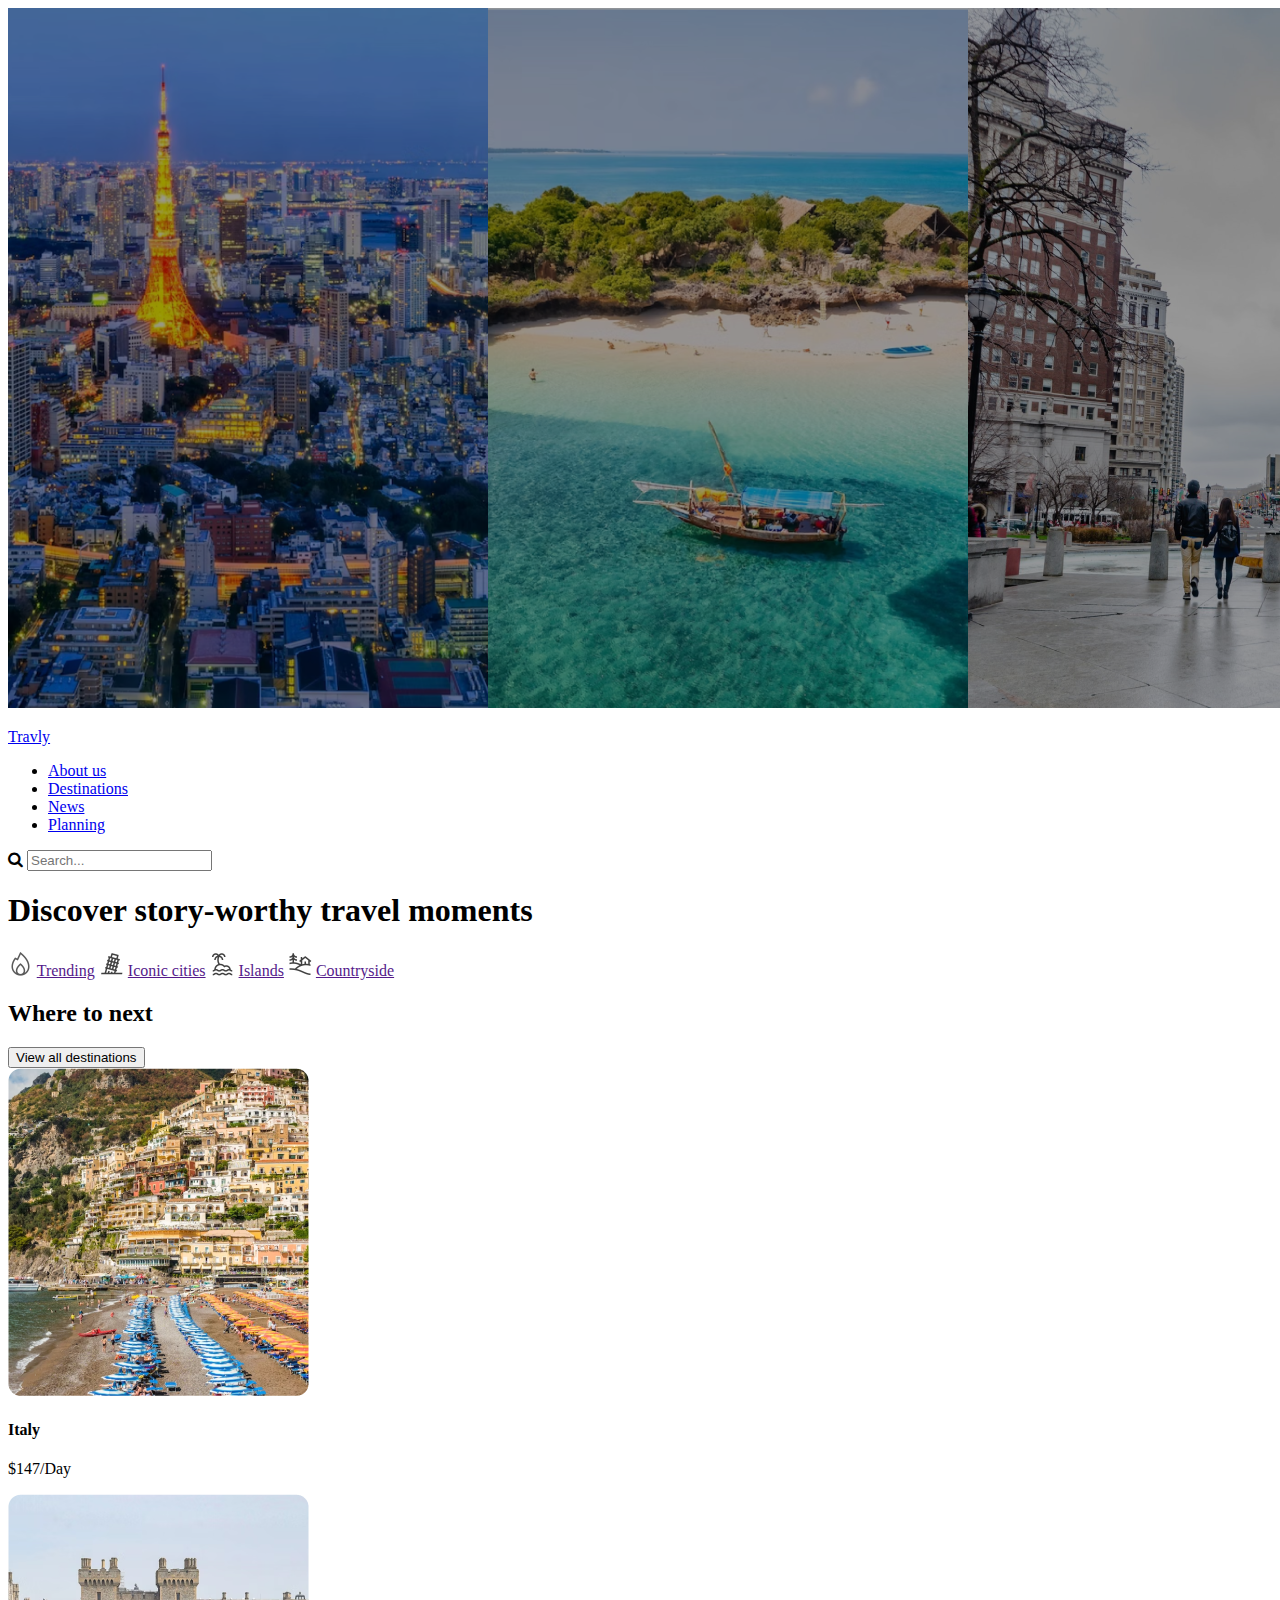
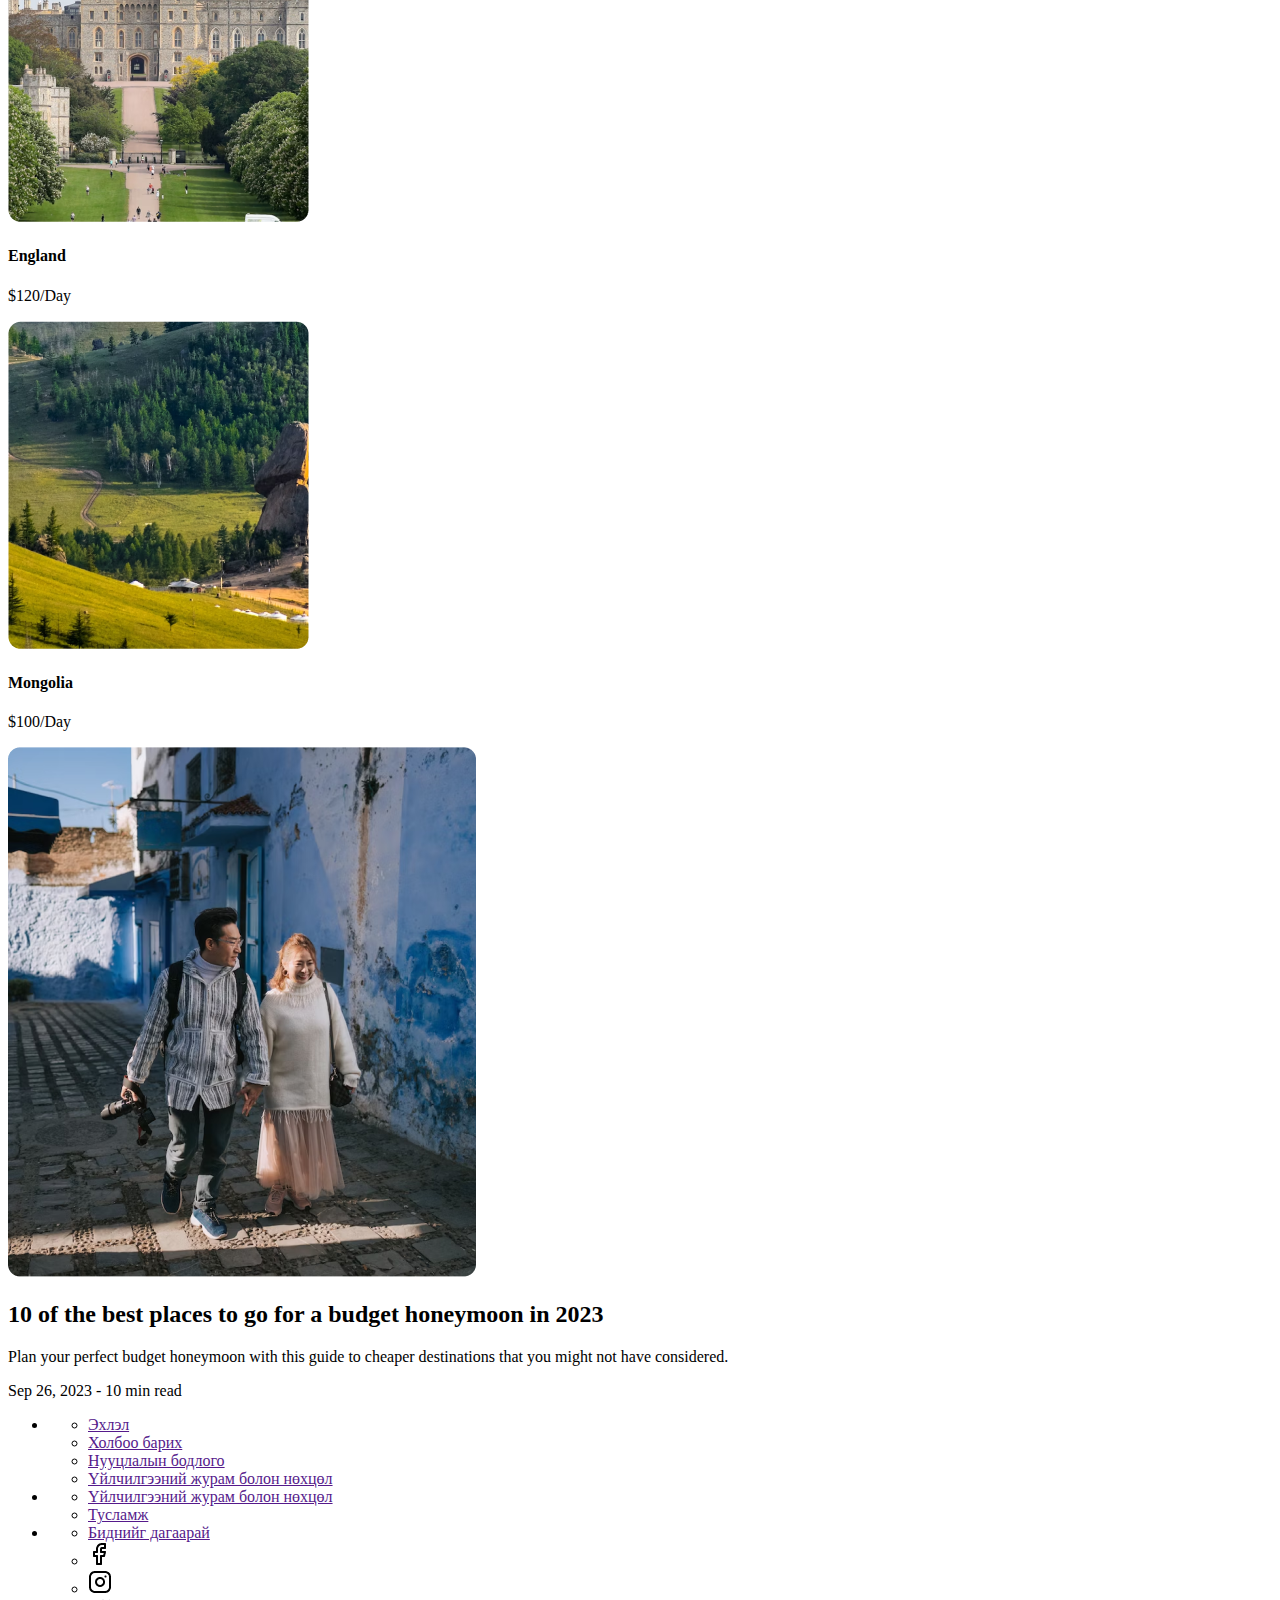
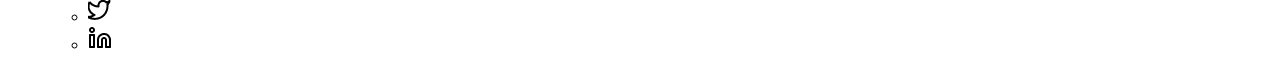
==== index.html @ afcd3a51 "Add files via upload" ====
<!DOCTYPE html>
<html lang="en">
<head>
    <meta charset="utf-8">
    <meta name="viewport" content="width=device-width, initial-scale=1.0">
    <title>Home - Travly</title>
    <link rel="stylesheet" href="style.css">
    <link rel="stylesheet" href="https://cdnjs.cloudflare.com/ajax/libs/font-awesome/4.7.0/css/font-awesome.min.css">   
</head>
<body>
    <header>
        <nav>
            <img src="assets/home_pics.png" alt="HomeMain">
            <div>
                <p><a href="./">Travly</a></p>
                <ul>
                    <li><a href="aboutus.html">About us</a></li>
                    <li><a href="destinations.html">Destinations</a></li>
                    <li><a href="news.html">News</a></li>
                    <li><a href="planning.html">Planning</a></li>
                </ul>
                <form>
                    <i class="fa fa-search"></i>
                    <input type="text" id="searchMain" placeholder="Search...">
                </form>
            </div>
            <h1>Discover story-worthy travel moments</h1>
        </nav>
    </header>
    <article>
        <img src="assets/trending.png" alt="Trending">
        <a href="">Trending</a>
        <img src="assets/iconic.png" alt="Iconic">
        <a href="">Iconic cities</a>
        <img src="assets/island.png" alt="Islands">
        <a href="">Islands</a>
        <img src="assets/countryside.png" alt="Countryside">
        <a href="">Countryside</a>
    </article>
    <section>
        <h2>Where to next</h2>
        <button>View all destinations</button>
        <article class="italy">
            <img src="assets/italy.png" alt="Italy">
            <h4>Italy</h4>
            <p>$147/Day</p>
        </article>
        <article class="england">
            <img src="assets/england.png" alt="England">
            <h4>England</h4>
            <p>$120/Day</p>
        </article>
        <article class="mongolia">       
            <img src="assets/mongolia.png" alt="Mongolia">
            <h4>Mongolia</h4>
            <p>$100/Day</p>
        </article>
    </section>
    <section>
        <article class="topic">
            <img src="assets/honeymoon.png" alt="Honeymoon">
            <h2>10 of the best places to go for a budget honeymoon in 2023</h2>
            <p>Plan your perfect budget honeymoon with this guide to cheaper destinations that you might not have considered.</p>
            <div>Sep 26, 2023 - 10 min read</div>
        </article>
    </section>
    <section>
        <footer>
            <ul class="footer-columns">
                <li class="column">
                    <ul class="links">
                        <li class="ehlel"><a href="">Эхлэл</a></li>
                        <li class="contact"><a href="">Холбоо барих</a></li>
                        <li class="privacy"><a href="">Нууцлалын бодлого</a></li>
                        <li class="terms"><a href="">Үйлчилгээний журам болон нөхцөл</a></li>
                    </ul>
                </li>
                <li class="column">
                    <ul class="links">
                        <li class="faq"><a href="">Үйлчилгээний журам болон нөхцөл</a></li>
                        <li class="help"><a href="">Тусламж</a></li>
                    </ul>
                </li>
                <li class="column">
                    <ul class="links">
                        <li class="follow"><a href="">Биднийг дагаарай</a></li>
                        <li class="social"><a href="#"><img src="assets/facebook.png" alt="Facebook"></a></li>
                        <li class="social"><a href="#"><img src="assets/instagram.png" alt="Instagram"></a></li>
                        <li class="social"><a href="#"><img src="assets/twitter.png" alt="Twitter"></a></li>
                        <li class="social"><a href="#"><img src="assets/linkedin.png" alt="LinkedIn"></a></li>
                    </ul>
                </li>
            </ul>
        </footer>
    </section>
</body>
</html>
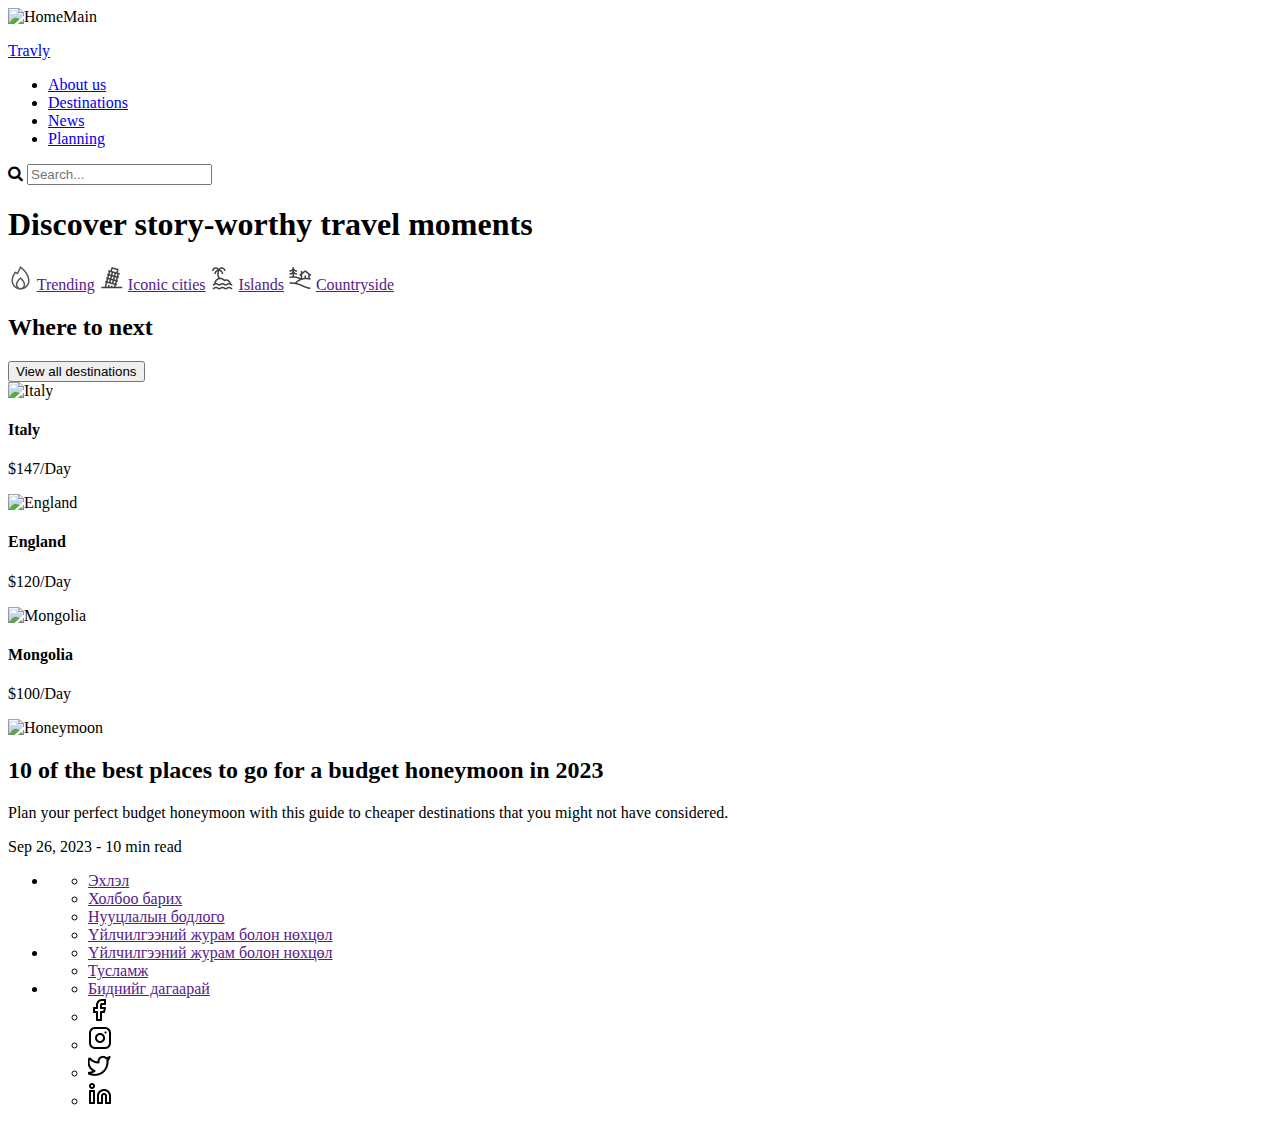
==== commit 7727f78b: "Add files via upload" ====
--- a/index.html
+++ b/index.html
@@ -10,14 +10,14 @@
 <body>
     <header>
         <nav>
-            <img src="assets/home_pics.png" alt="HomeMain">
+            <img src="assets/home_pics.jpg" alt="HomeMain">
             <div>
                 <p><a href="./">Travly</a></p>
                 <ul>
-                    <li><a href="aboutus.html">About us</a></li>
-                    <li><a href="destinations.html">Destinations</a></li>
-                    <li><a href="news.html">News</a></li>
-                    <li><a href="planning.html">Planning</a></li>
+                    <li><a href="./about">About us</a></li>
+                    <li><a href="./destinations">Destinations</a></li>
+                    <li><a href="./news">News</a></li>
+                    <li><a href="./planning">Planning</a></li>
                 </ul>
                 <form>
                     <i class="fa fa-search"></i>
@@ -41,24 +41,24 @@
         <h2>Where to next</h2>
         <button>View all destinations</button>
         <article class="italy">
-            <img src="assets/italy.png" alt="Italy">
+            <img src="assets/italy.jpg" alt="Italy">
             <h4>Italy</h4>
             <p>$147/Day</p>
         </article>
         <article class="england">
-            <img src="assets/england.png" alt="England">
+            <img src="assets/england.jpg" alt="England">
             <h4>England</h4>
             <p>$120/Day</p>
         </article>
         <article class="mongolia">       
-            <img src="assets/mongolia.png" alt="Mongolia">
+            <img src="assets/mongolia.jpg" alt="Mongolia">
             <h4>Mongolia</h4>
             <p>$100/Day</p>
         </article>
     </section>
     <section>
         <article class="topic">
-            <img src="assets/honeymoon.png" alt="Honeymoon">
+            <img src="assets/honeymoon.jpg" alt="Honeymoon">
             <h2>10 of the best places to go for a budget honeymoon in 2023</h2>
             <p>Plan your perfect budget honeymoon with this guide to cheaper destinations that you might not have considered.</p>
             <div>Sep 26, 2023 - 10 min read</div>
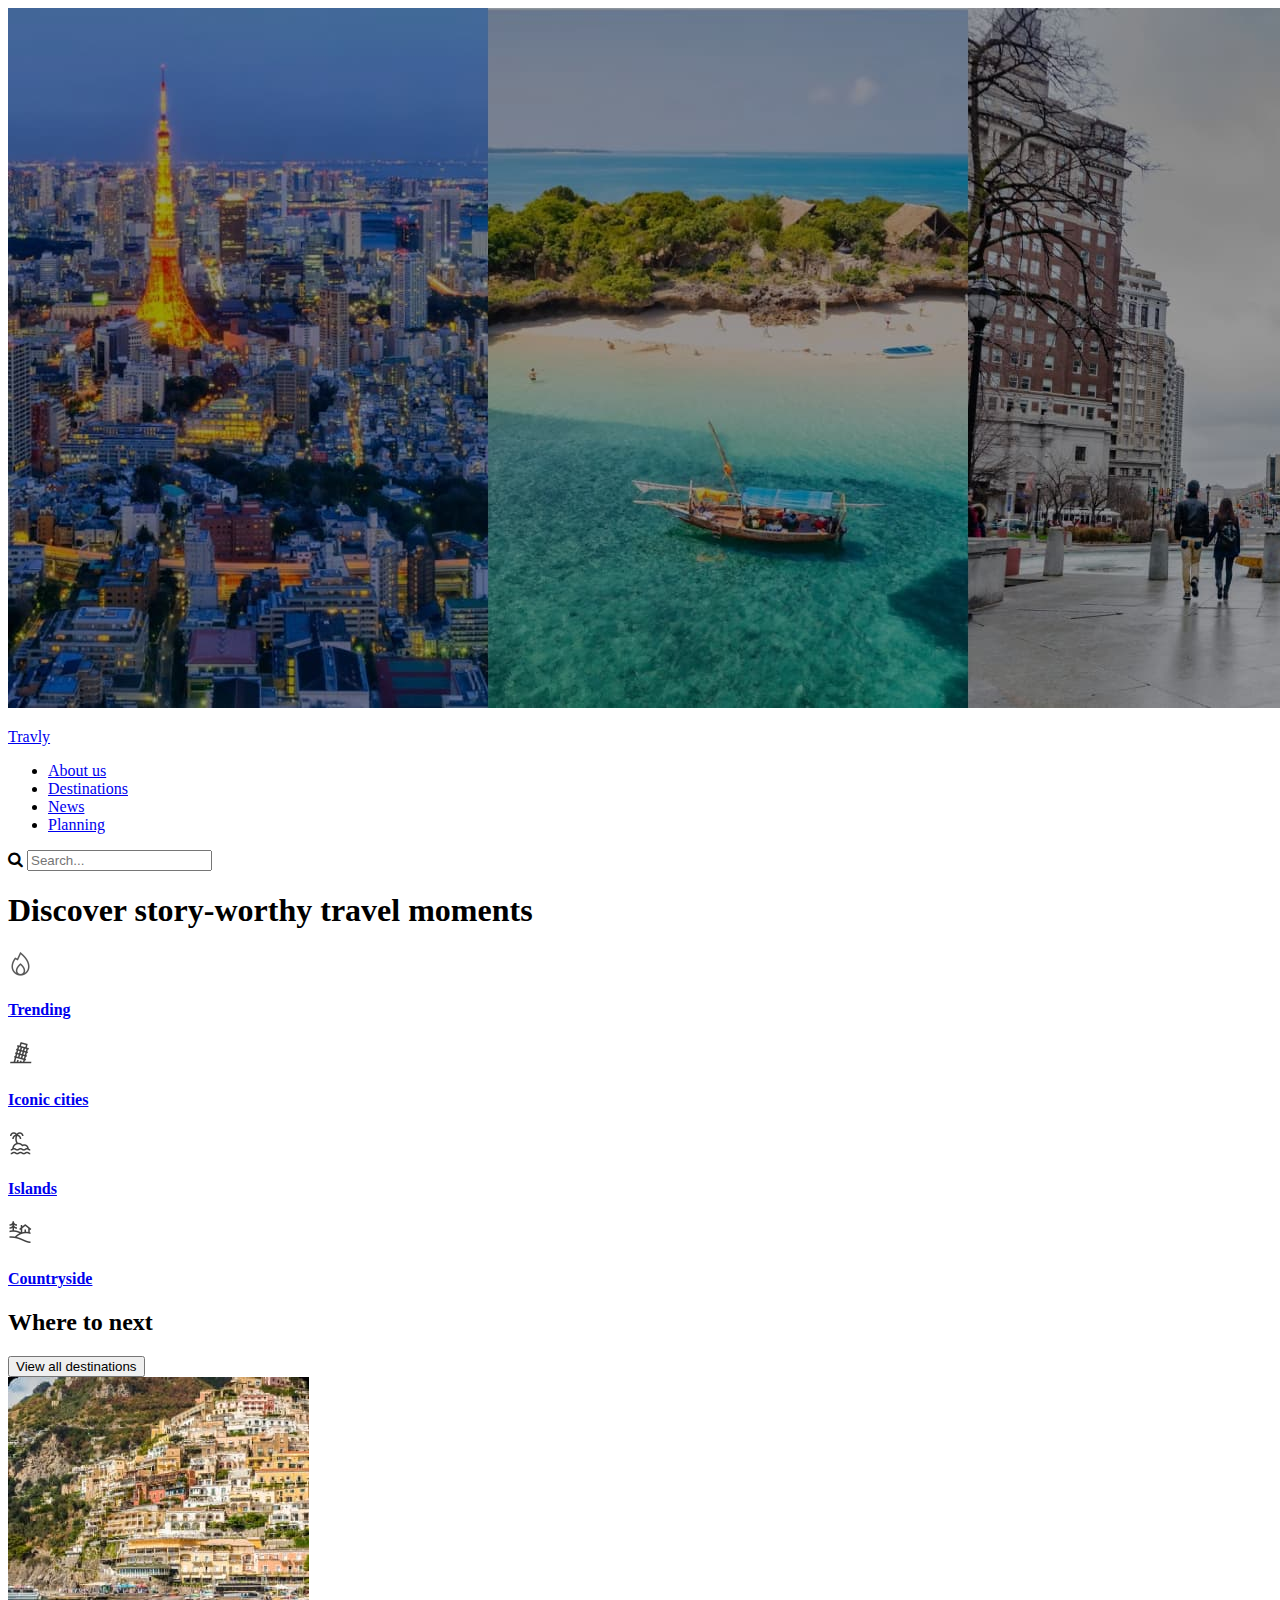
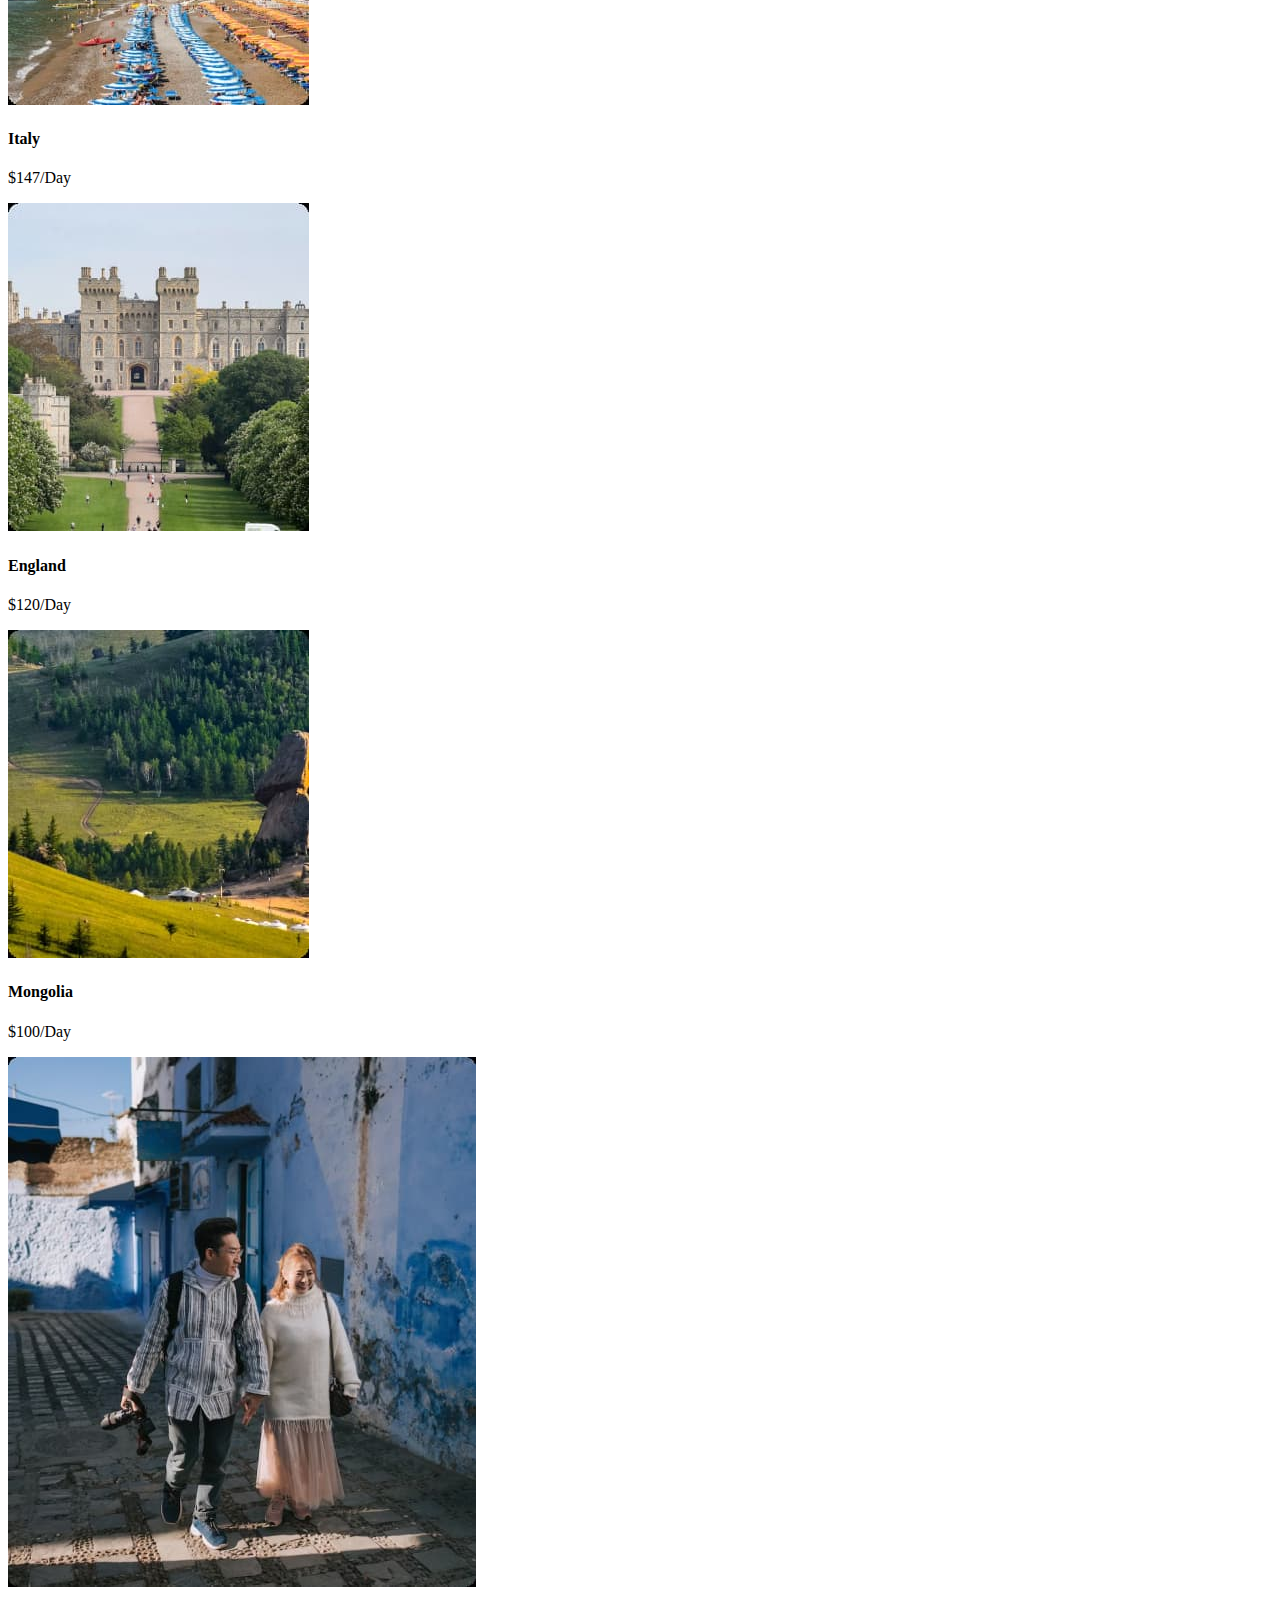
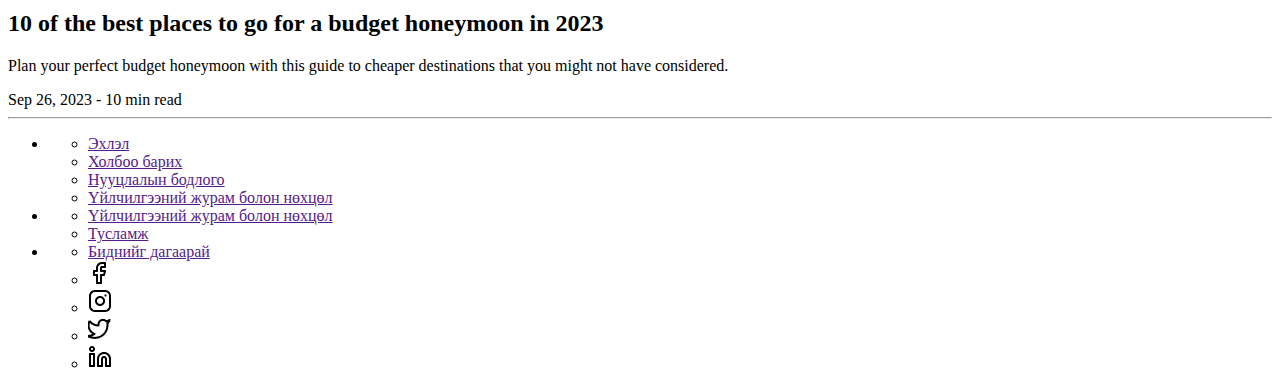
==== commit ab52de7f: "Add files via upload" ====
--- a/index.html
+++ b/index.html
@@ -1,12 +1,14 @@
 <!DOCTYPE html>
 <html lang="en">
+
 <head>
     <meta charset="utf-8">
     <meta name="viewport" content="width=device-width, initial-scale=1.0">
     <title>Home - Travly</title>
     <link rel="stylesheet" href="style.css">
-    <link rel="stylesheet" href="https://cdnjs.cloudflare.com/ajax/libs/font-awesome/4.7.0/css/font-awesome.min.css">   
+    <link rel="stylesheet" href="https://cdnjs.cloudflare.com/ajax/libs/font-awesome/4.7.0/css/font-awesome.min.css">
 </head>
+
 <body>
     <header>
         <nav>
@@ -27,71 +29,88 @@
             <h1>Discover story-worthy travel moments</h1>
         </nav>
     </header>
-    <article>
-        <img src="assets/trending.png" alt="Trending">
-        <a href="">Trending</a>
-        <img src="assets/iconic.png" alt="Iconic">
-        <a href="">Iconic cities</a>
-        <img src="assets/island.png" alt="Islands">
-        <a href="">Islands</a>
-        <img src="assets/countryside.png" alt="Countryside">
-        <a href="">Countryside</a>
-    </article>
-    <section>
-        <h2>Where to next</h2>
-        <button>View all destinations</button>
-        <article class="italy">
-            <img src="assets/italy.jpg" alt="Italy">
-            <h4>Italy</h4>
-            <p>$147/Day</p>
-        </article>
-        <article class="england">
-            <img src="assets/england.jpg" alt="England">
-            <h4>England</h4>
-            <p>$120/Day</p>
-        </article>
-        <article class="mongolia">       
-            <img src="assets/mongolia.jpg" alt="Mongolia">
-            <h4>Mongolia</h4>
-            <p>$100/Day</p>
-        </article>
-    </section>
-    <section>
+    <main>
+        <div>
+            <article>
+                <a href="./">
+                    <img src="assets/trending.png" alt="Trending">
+                    <h4>Trending</h4>
+                </a>
+            </article>
+            <article>
+                <a href="./">
+                    <img src="assets/iconic.png" alt="Iconic">
+                    <h4>Iconic cities</h4>
+                </a>
+            </article>
+            <article>
+                <a href="./">
+                    <img src="assets/island.png" alt="Islands">
+                    <h4>Islands</h4>
+                </a>
+            </article>
+            <article>
+                <a href="./">
+                    <img src="assets/countryside.png" alt="Countryside">
+                    <h4>Countryside</h4>
+                </a>
+            </article>
+        </div>
+        <section>
+            <h2>Where to next</h2>
+            <button>View all destinations</button>
+            <article class="italy">
+                <img src="assets/italy.jpg" alt="Italy">
+                <h4>Italy</h4>
+                <p><span id="cost">$147</span>/Day</p>
+            </article>
+            <article class="england">
+                <img src="assets/england.jpg" alt="England">
+                <h4>England</h4>
+                <p><span id="cost">$120</span>/Day</p>
+            </article>
+            <article class="mongolia">
+                <img src="assets/mongolia.jpg" alt="Mongolia">
+                <h4>Mongolia</h4>
+                <p><span id="cost">$100</span>/Day</p>
+            </article>
+        </section>
         <article class="topic">
             <img src="assets/honeymoon.jpg" alt="Honeymoon">
             <h2>10 of the best places to go for a budget honeymoon in 2023</h2>
-            <p>Plan your perfect budget honeymoon with this guide to cheaper destinations that you might not have considered.</p>
+            <p>Plan your perfect budget honeymoon with this guide to cheaper destinations that you might not have
+                considered.</p>
             <div>Sep 26, 2023 - 10 min read</div>
         </article>
-    </section>
-    <section>
-        <footer>
-            <ul class="footer-columns">
-                <li class="column">
-                    <ul class="links">
-                        <li class="ehlel"><a href="">Эхлэл</a></li>
-                        <li class="contact"><a href="">Холбоо барих</a></li>
-                        <li class="privacy"><a href="">Нууцлалын бодлого</a></li>
-                        <li class="terms"><a href="">Үйлчилгээний журам болон нөхцөл</a></li>
-                    </ul>
-                </li>
-                <li class="column">
-                    <ul class="links">
-                        <li class="faq"><a href="">Үйлчилгээний журам болон нөхцөл</a></li>
-                        <li class="help"><a href="">Тусламж</a></li>
-                    </ul>
-                </li>
-                <li class="column">
-                    <ul class="links">
-                        <li class="follow"><a href="">Биднийг дагаарай</a></li>
-                        <li class="social"><a href="#"><img src="assets/facebook.png" alt="Facebook"></a></li>
-                        <li class="social"><a href="#"><img src="assets/instagram.png" alt="Instagram"></a></li>
-                        <li class="social"><a href="#"><img src="assets/twitter.png" alt="Twitter"></a></li>
-                        <li class="social"><a href="#"><img src="assets/linkedin.png" alt="LinkedIn"></a></li>
-                    </ul>
-                </li>
-            </ul>
-        </footer>
-    </section>
+    </main>
+    <hr>
+    <footer>
+        <ul class="footer-columns">
+            <li class="column">
+                <ul class="links">
+                    <li class="ehlel"><a href="">Эхлэл</a></li>
+                    <li class="contact"><a href="">Холбоо барих</a></li>
+                    <li class="privacy"><a href="">Нууцлалын бодлого</a></li>
+                    <li class="terms"><a href="">Үйлчилгээний журам болон нөхцөл</a></li>
+                </ul>
+            </li>
+            <li class="column">
+                <ul class="links">
+                    <li class="faq"><a href="">Үйлчилгээний журам болон нөхцөл</a></li>
+                    <li class="help"><a href="">Тусламж</a></li>
+                </ul>
+            </li>
+            <li class="column">
+                <ul class="links">
+                    <li class="follow"><a href="">Биднийг дагаарай</a></li>
+                    <li class="social"><a href="#"><img src="assets/facebook.png" alt="Facebook"></a></li>
+                    <li class="social"><a href="#"><img src="assets/instagram.png" alt="Instagram"></a></li>
+                    <li class="social"><a href="#"><img src="assets/twitter.png" alt="Twitter"></a></li>
+                    <li class="social"><a href="#"><img src="assets/linkedin.png" alt="LinkedIn"></a></li>
+                </ul>
+            </li>
+        </ul>
+    </footer>
 </body>
+
 </html>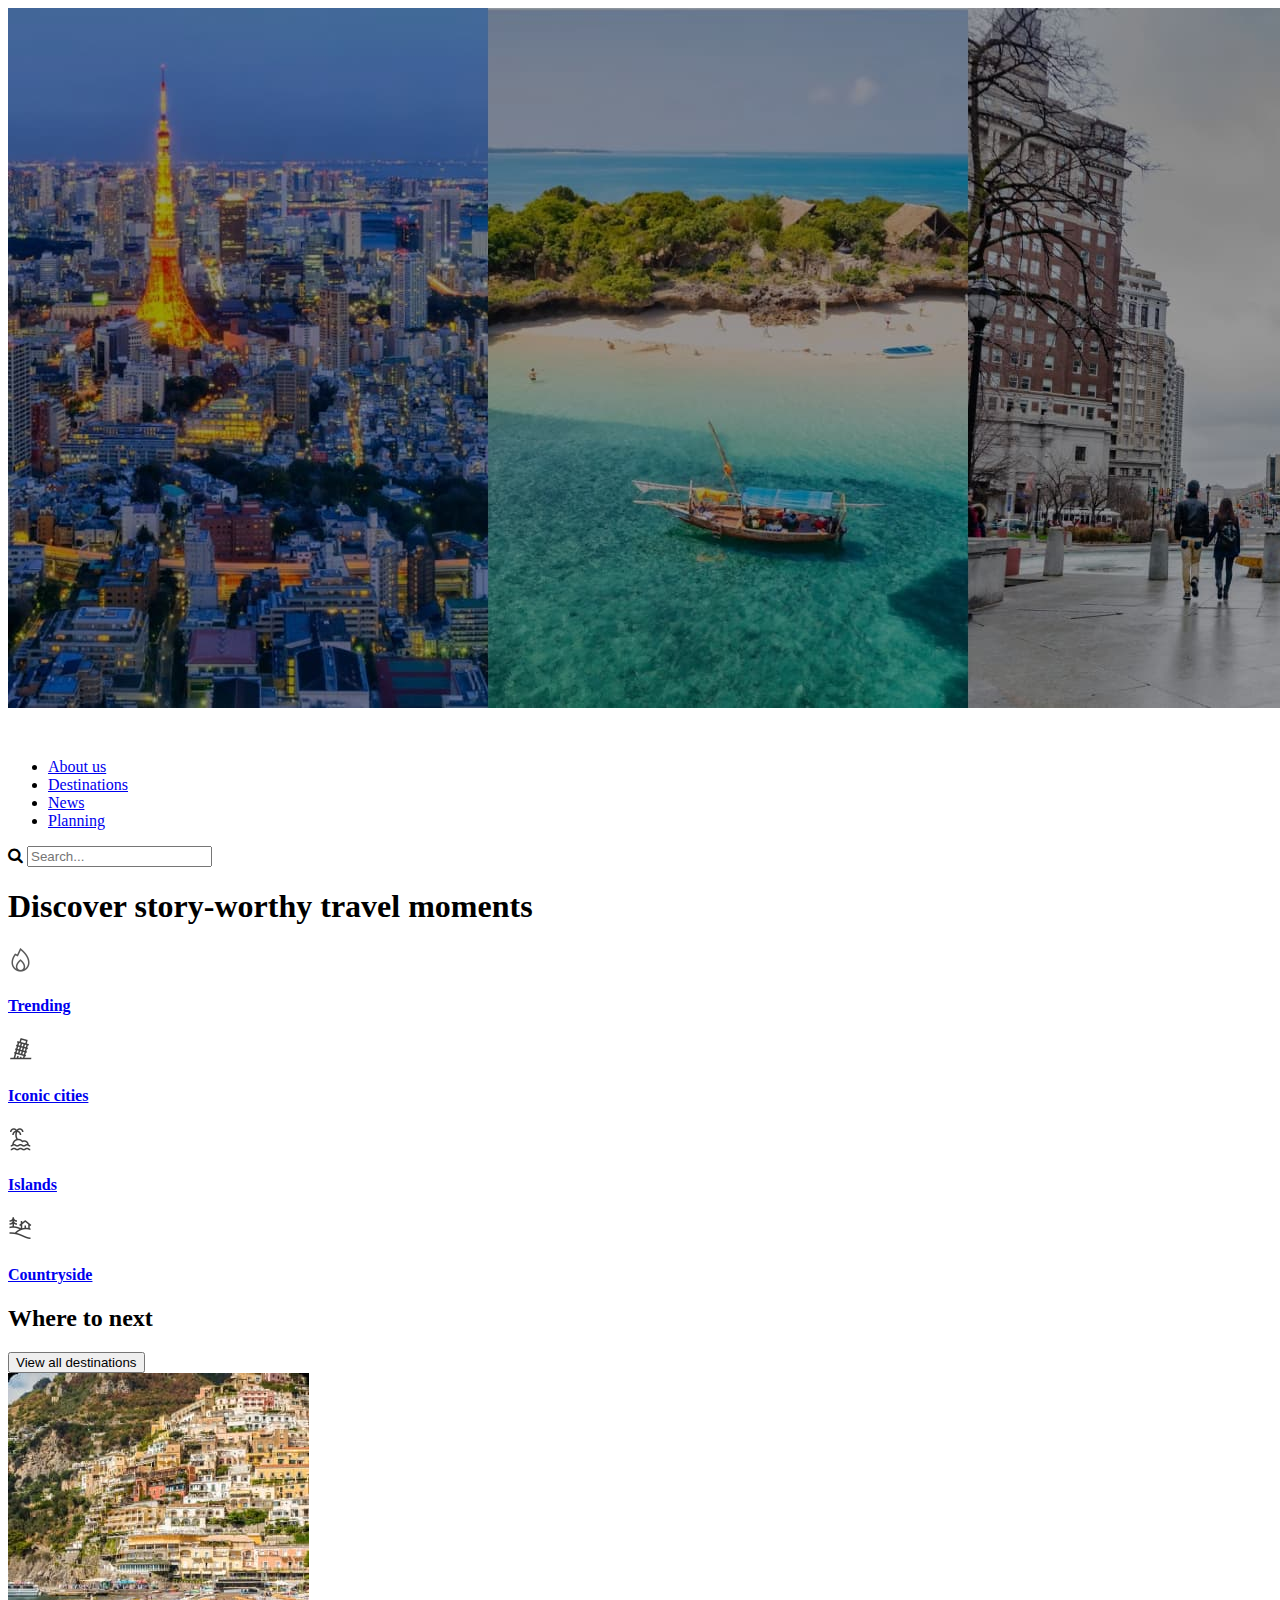
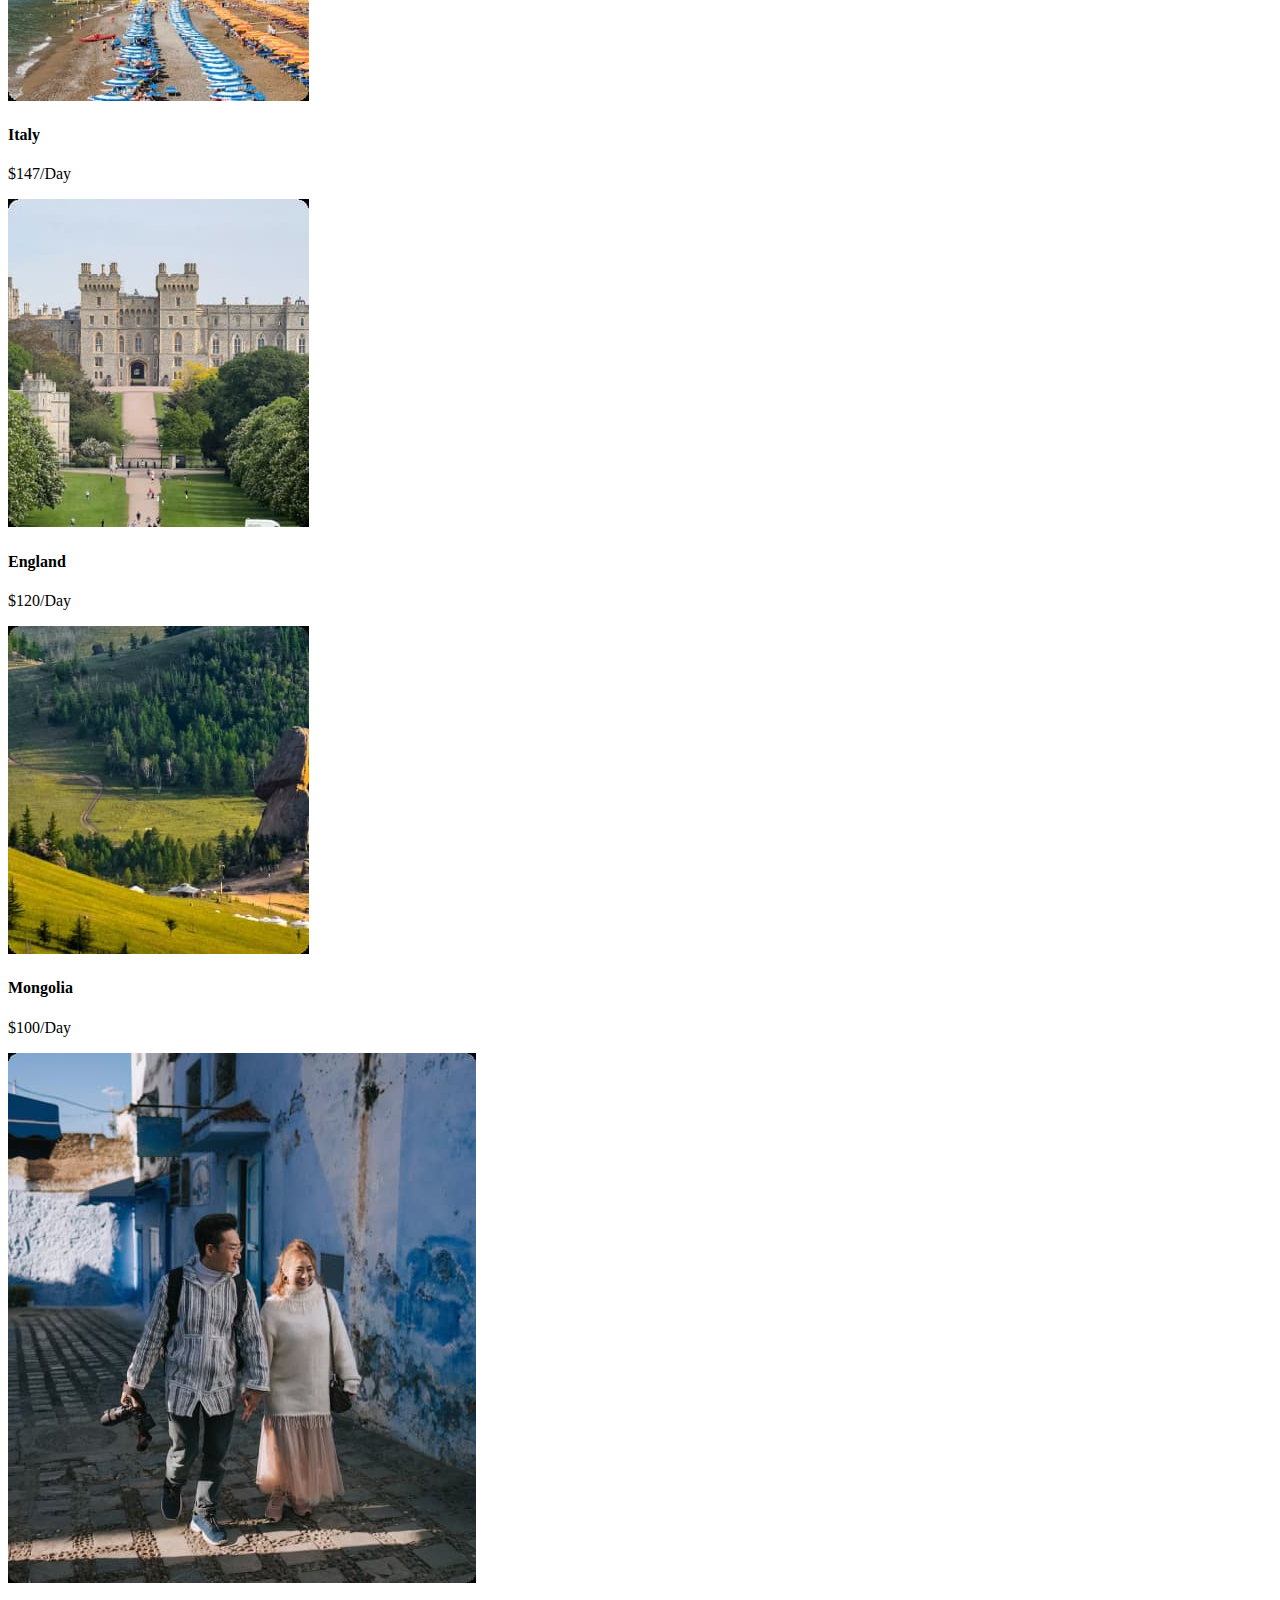
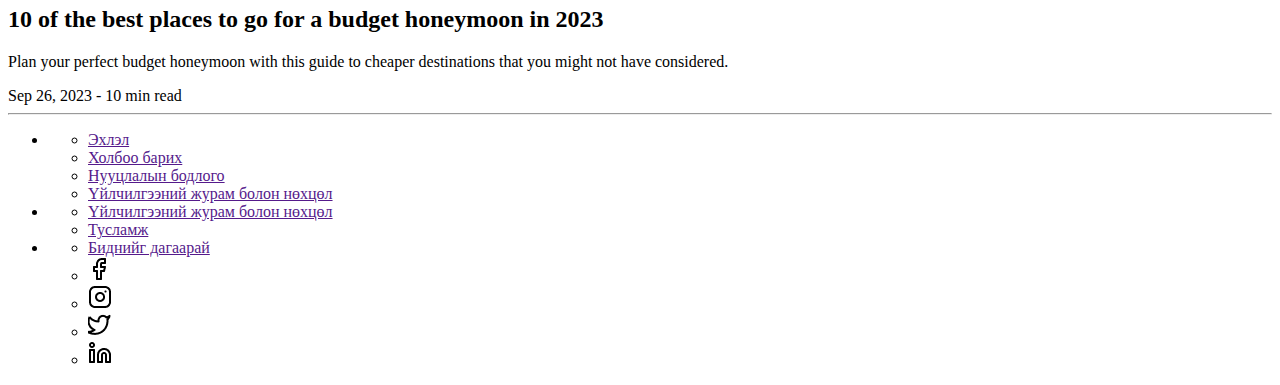
==== commit b7cc4263: "Add files via upload" ====
--- a/index.html
+++ b/index.html
@@ -12,9 +12,11 @@
 <body>
     <header>
         <nav>
-            <img src="assets/home_pics.jpg" alt="HomeMain">
+            <img src="assets/home_pics.jpg" alt="HomeMain" class="background-image">
             <div>
-                <p><a href="./">Travly</a></p>
+                <a href="./">
+                    <img src="assets/travly.png" alt="Travly">
+                </a>
                 <ul>
                     <li><a href="./about">About us</a></li>
                     <li><a href="./destinations">Destinations</a></li>
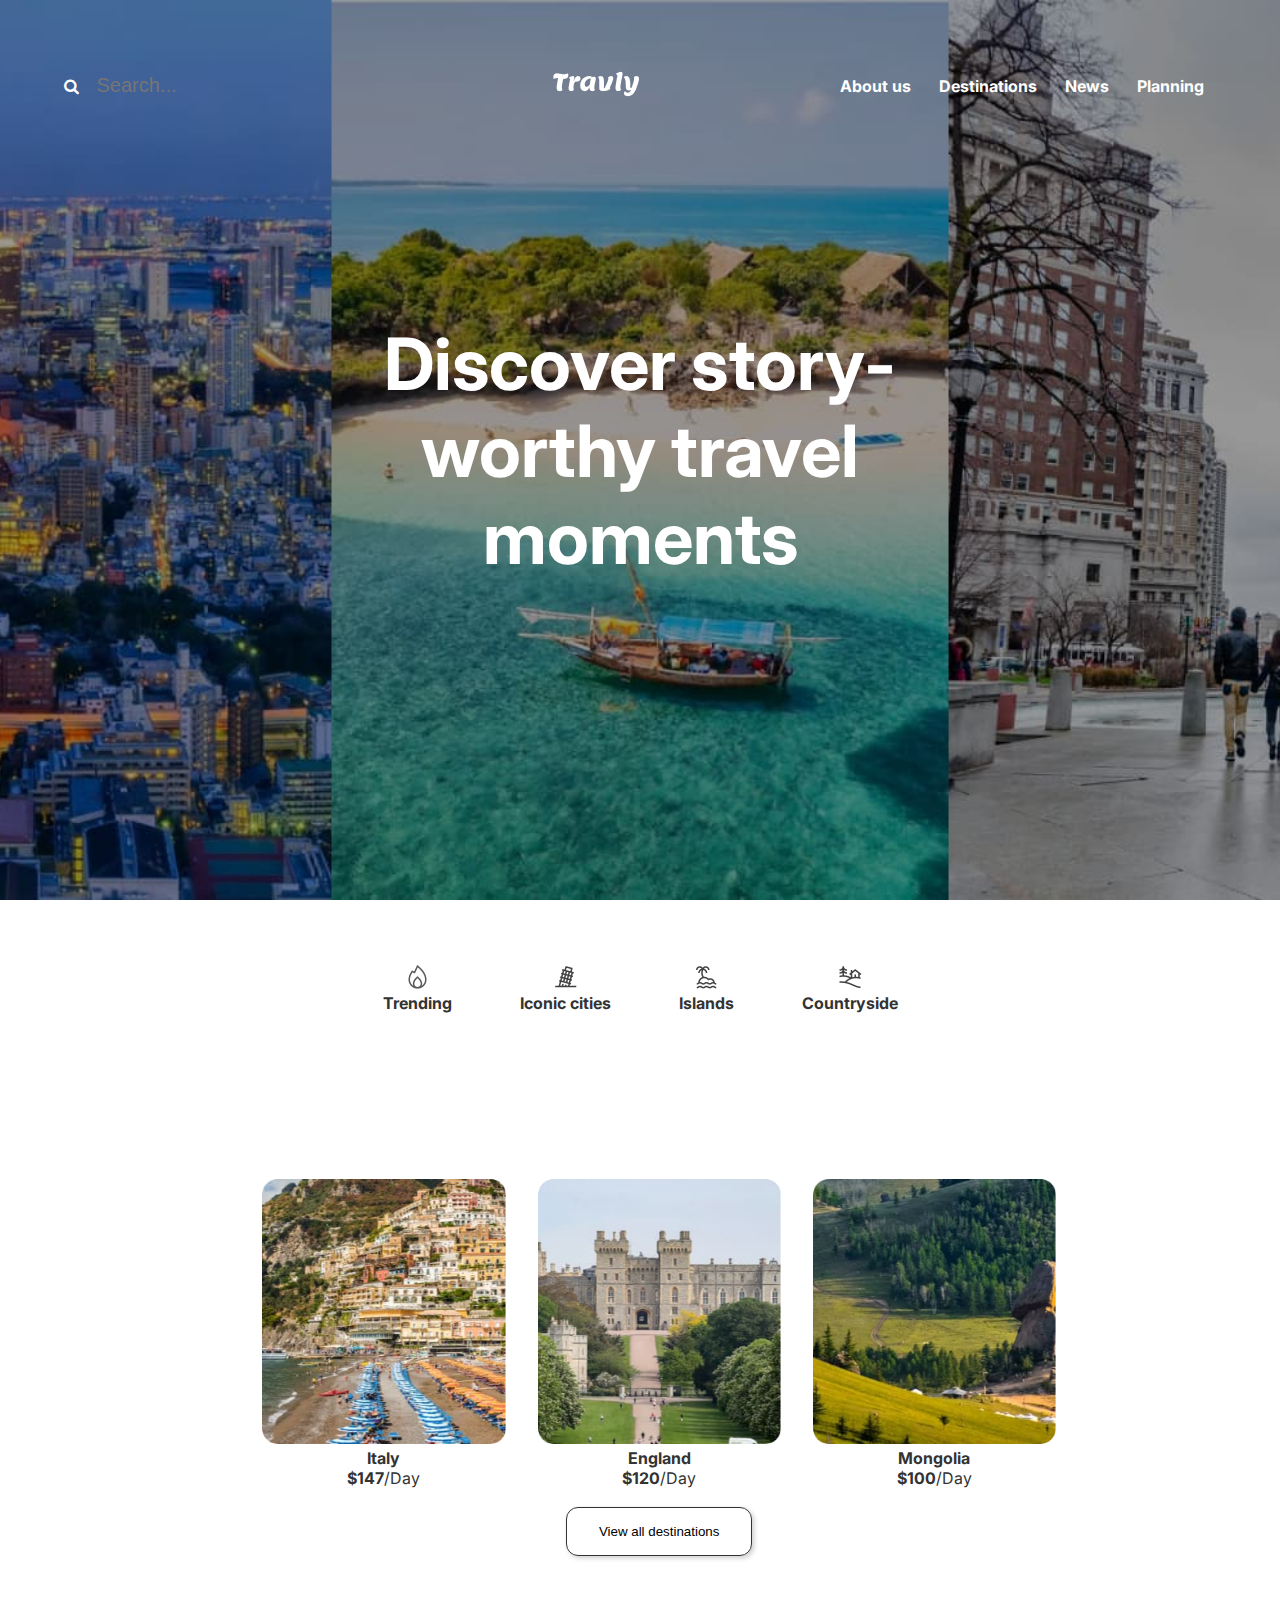
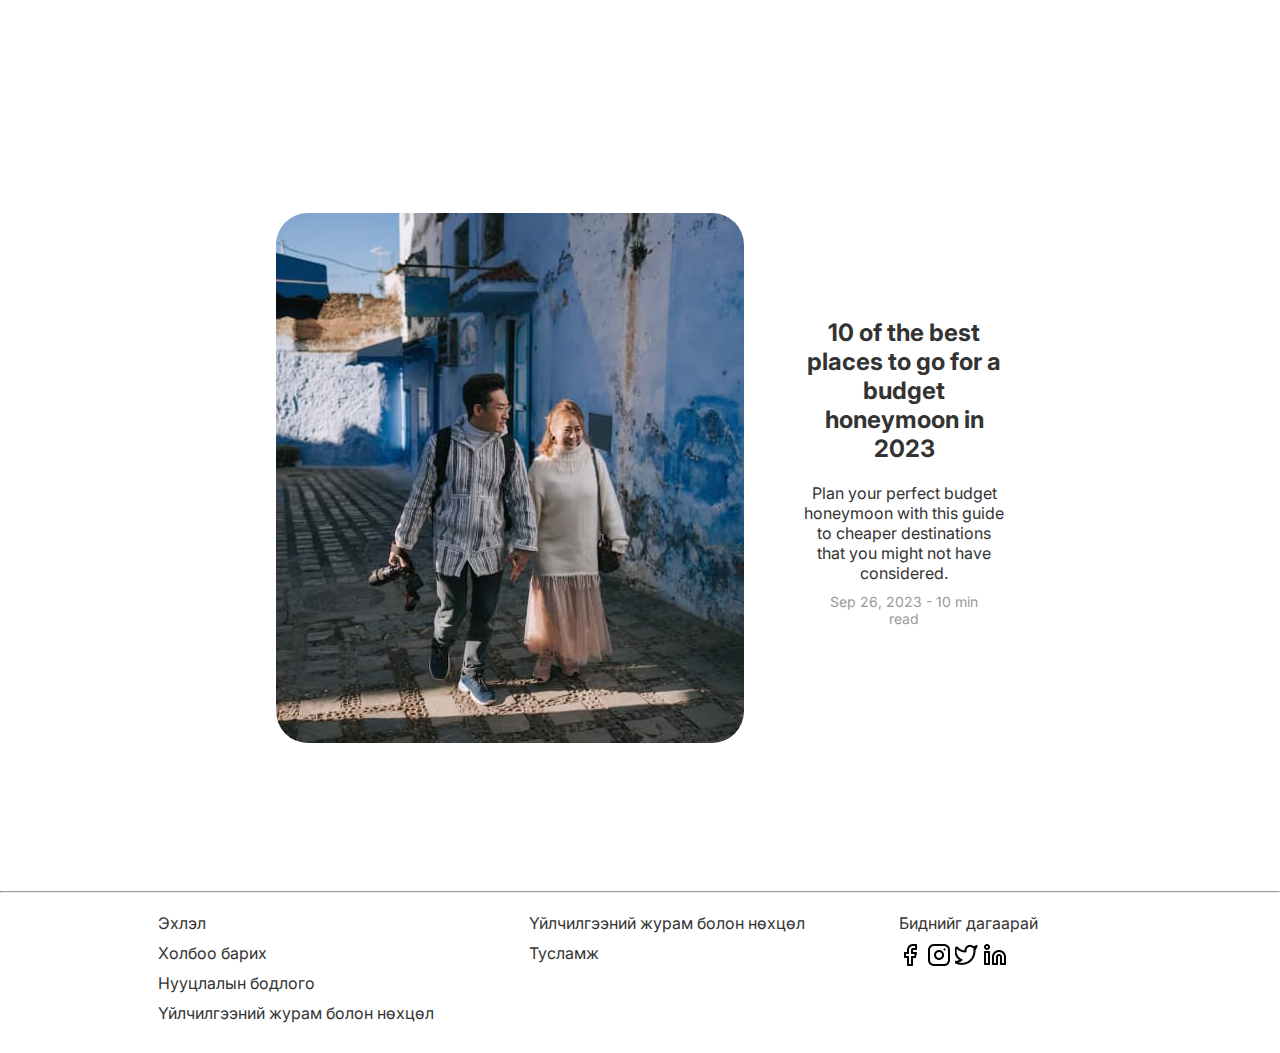
==== commit 25127424: "Add files via upload" ====
--- a/index.html
+++ b/index.html
@@ -5,15 +5,13 @@
     <meta charset="utf-8">
     <meta name="viewport" content="width=device-width, initial-scale=1.0">
     <title>Home - Travly</title>
-    <link rel="stylesheet" href="style.css">
+    <link rel="stylesheet" href="index.css">
     <link rel="stylesheet" href="https://cdnjs.cloudflare.com/ajax/libs/font-awesome/4.7.0/css/font-awesome.min.css">
 </head>
 
 <body>
-    <header>
+    <header class ="home-main">
         <nav>
-            <img src="assets/home_pics.jpg" alt="HomeMain" class="background-image">
-            <div>
                 <a href="./">
                     <img src="assets/travly.png" alt="Travly">
                 </a>
@@ -27,12 +25,11 @@
                     <i class="fa fa-search"></i>
                     <input type="text" id="searchMain" placeholder="Search...">
                 </form>
-            </div>
-            <h1>Discover story-worthy travel moments</h1>
         </nav>
+        <h1>Discover story-worthy travel moments</h1>
     </header>
     <main>
-        <div>
+        <div class="icon-container">
             <article>
                 <a href="./">
                     <img src="assets/trending.png" alt="Trending">
@@ -58,32 +55,34 @@
                 </a>
             </article>
         </div>
-        <section>
-            <h2>Where to next</h2>
-            <button>View all destinations</button>
-            <article class="italy">
-                <img src="assets/italy.jpg" alt="Italy">
+        <section class="destination-grid">
+            <article class="destination italy">
+                <img src="assets/italy.png" alt="Italy">
                 <h4>Italy</h4>
-                <p><span id="cost">$147</span>/Day</p>
+                <p><span class="cost">$147</span>/Day</p>
             </article>
-            <article class="england">
-                <img src="assets/england.jpg" alt="England">
+            <article class="destination england">
+                <img src="assets/england.png" alt="England">
                 <h4>England</h4>
-                <p><span id="cost">$120</span>/Day</p>
+                <p><span class="cost">$120</span>/Day</p>
             </article>
-            <article class="mongolia">
-                <img src="assets/mongolia.jpg" alt="Mongolia">
+            <article class="destination mongolia">
+                <img src="assets/mongolia.png" alt="Mongolia">
                 <h4>Mongolia</h4>
-                <p><span id="cost">$100</span>/Day</p>
-            </article>
-        </section>
+                <p><span class="cost">$100</span>/Day</p>
+            </article> 
+            <div class="button-container">
+                <button class="button">View all destinations</button>
+            </div>
+        </section>  
         <article class="topic">
-            <img src="assets/honeymoon.jpg" alt="Honeymoon">
-            <h2>10 of the best places to go for a budget honeymoon in 2023</h2>
-            <p>Plan your perfect budget honeymoon with this guide to cheaper destinations that you might not have
-                considered.</p>
-            <div>Sep 26, 2023 - 10 min read</div>
-        </article>
+            <img src="assets/honeymoon.png" alt="Honeymoon">
+            <div class="text-content">
+                <h2>10 of the best places to go for a budget honeymoon in 2023</h2>
+                <p>Plan your perfect budget honeymoon with this guide to cheaper destinations that you might not have considered.</p>
+                <div class ="date">Sep 26, 2023 - 10 min read</div>
+            </div>
+        </article>  
     </main>
     <hr>
     <footer>
@@ -104,15 +103,15 @@
             </li>
             <li class="column">
                 <ul class="links">
-                    <li class="follow"><a href="">Биднийг дагаарай</a></li>
-                    <li class="social"><a href="#"><img src="assets/facebook.png" alt="Facebook"></a></li>
-                    <li class="social"><a href="#"><img src="assets/instagram.png" alt="Instagram"></a></li>
-                    <li class="social"><a href="#"><img src="assets/twitter.png" alt="Twitter"></a></li>
-                    <li class="social"><a href="#"><img src="assets/linkedin.png" alt="LinkedIn"></a></li>
+                    <li class="social"><a href="">Биднийг дагаарай</a></li>
+                        <a href="#"><img src="assets/facebook.png" alt="Facebook"></a>
+                        <a href="#"><img src="assets/instagram.png" alt="Instagram"></a>
+                        <a href="#"><img src="assets/twitter.png" alt="Twitter"></a>
+                        <a href="#"><img src="assets/linkedin.png" alt="LinkedIn"></a>
+                    </li>
                 </ul>
             </li>
         </ul>
     </footer>
 </body>
-
 </html>--- a/index.css
+++ b/index.css
@@ -0,0 +1,316 @@
+@import url("https://fonts.googleapis.com/css?family=Lemon:400|Inter:500,400,700,600");
+
+:root {
+    --primary-font: 'Inter', sans-serif;
+    --primary-text-color: #333;
+    --background-color: #fff;
+    --link-color: #333;
+    --button-background: transparent;
+    --button-border: 1px solid #333;
+    --button-border-radius: 12px;
+    --button-padding: 1rem 2rem;
+    --button-box-shadow: 0.125rem 0.125rem 0.3125rem rgba(0, 0, 0, 0.2);
+    --background-image: url("assets/home_pics.jpg");
+    --text-color: #fff;
+}
+
+* {
+    margin: 0;
+    padding: 0;
+    box-sizing: border-box;
+}
+
+body {
+    font-family: var(--primary-font);
+    margin: 0;
+    padding: 0;
+    color: var(--primary-text-color);
+}
+
+.home-main {
+    position: relative;
+    background-image: var(--background-image);
+    background-size: cover;
+    background-position: center;
+    height: 100vh;
+    color: var(--text-color);
+    text-align: center;
+    padding: 3.125% 0;
+
+    & background-image {
+        width: 100%;
+        height: auto;
+    }
+}
+
+nav {
+    display: flex;
+    justify-content: space-between;
+    align-items: center;
+    position: absolute;
+    top: 0;
+    left: 0;
+    right: 0;
+    margin: 0 auto;
+    padding: 5% 5% 0;
+    box-sizing: border-box;
+
+    & a {
+        order: 2;
+        text-decoration: none;
+        color: var(--text-color);
+    }
+
+    & ul {
+        order: 3;
+        text-align: right;
+        margin: 0;
+        padding: 0;
+        list-style: none;
+
+        & li {
+            display: inline;
+            margin: 0 0.75rem;
+            text-decoration: none;
+            color: var(--text-color);
+            font-weight: bold;
+        }
+    }
+
+    & form {
+        order: 1;
+        display: flex;
+        align-items: center;
+
+        & i {
+            margin-right: 2.5%;
+        }
+
+        & input[type="text"] {
+            background-color: transparent;
+            border: none;
+            color: var(--text-color);
+            padding: 0.625rem;
+            font-size: 1.25rem;
+        }
+    }
+}
+
+h1 {
+    position: absolute;
+    top: 50%;
+    left: 50%;
+    transform: translate(-50%, -50%);
+    font-size: 4.5rem;
+    color: var(--text-color);
+}
+
+main article {
+    margin: 2.5%;
+    text-align: center;
+
+    & a {
+        text-decoration: none;
+        color: var(--link-color);
+    }
+}
+
+.icon-container {
+    text-align: center;
+    margin-top: 2.5%;
+
+    & article {
+        display: inline-block;
+        margin: 2.5%;
+        text-align: center;
+
+        & img {
+            max-width: 100%;
+            height: auto;
+        }
+    }
+}
+
+section {
+    text-align: center;
+    display: flex;
+    flex-direction: column;
+    align-items: center;
+    margin-top: 2.5%;
+}
+
+h2 {
+    font-size: 1.5rem;
+    margin-bottom: 1.25rem;
+}
+
+.destination-grid {
+    display: grid;
+    grid-template-columns: repeat(3, 33.333%);
+    gap: 2.5%;
+    text-align: center;
+    margin: 10% 20%;
+    align-items: center;
+
+    & img {
+        max-width: 100%;
+        height: auto;
+    }
+
+    & .button-container {
+        grid-column: 1 / -1;
+        text-align: center;
+        margin-bottom: 15%;
+    }
+    
+    & .button {
+        background-color: var(--button-background);
+        border: var(--button-border);
+        border-radius: var(--button-border-radius);
+        padding: var(--button-padding);
+        box-shadow: var(--button-box-shadow);
+        cursor: pointer;
+    }
+    
+    & .button:hover {
+        background-color: #333;
+        color: #fff;
+    }
+
+    @media (max-width: 48rem) {
+        grid-template-columns: repeat(1, 1fr);
+        margin: 5% 10%;
+    }
+}
+
+.cost {
+    font-weight: bold;
+}
+
+.topic {
+    display: flex;
+    align-items: center;
+    margin: 10% 20%;
+
+    & img {
+        max-width: 100%;
+        height: auto;
+        margin-right: 20px;
+        padding: 20px;
+    }
+
+    & .text-content {
+        flex: 1;
+        padding: 20px;
+    }
+}
+
+.date {
+    font-size: 14px;
+    color: #999;
+    margin: 10px;
+}
+
+footer {
+    color: #fff;
+    padding: 20px;
+    text-align: left;
+    margin-left: 10%;
+
+    & .footer-columns {
+        display: flex;
+        justify-content: space-between;
+        max-width: 1200px;
+        margin: 0 auto;
+
+        & .column {
+            flex: 1;
+            padding: 0 10px;
+
+            & .links {
+                list-style: none;
+                padding: 0;
+
+                & li {
+                    margin-bottom: 10px;
+
+                    & a {
+                        text-decoration: none;
+                        color: var(--link-color);
+                    }
+                }
+
+                & .social a {
+                    margin-right: 10px;
+                    display: inline-block;
+                }
+            }
+        }
+    }
+}
+
+@media (max-width: 48rem) {
+    .home-main {
+        padding: 3.125rem 0;
+    }
+
+    h1 {
+        font-size: 1.75rem;
+    }
+
+    nav ul {
+        display: none;
+    }
+
+    nav {
+        flex-direction: column;
+        align-items: center;
+    }
+
+    nav form {
+        margin-top: 0.625rem;
+    }
+
+    .fa-search {
+        display: block;
+    }
+}
+
+@media (max-width: 48rem) {
+    .topic {
+        flex-direction: column;
+        text-align: center;
+
+        & img {
+            margin-right: 0;
+            padding: 0;
+        }
+
+        & .text-content {
+            padding: 1.25rem;
+            margin-right: 0;
+        }
+    }
+}
+
+@media (max-width: 30rem) {
+    .home-main {
+        padding: 1.875rem 0;
+    }
+
+    h1 {
+        font-size: 1.5rem;
+    }
+
+    nav a {
+        font-size: 1rem;
+    }
+
+    button {
+        padding: 0.5rem 1rem;
+    }
+
+    .links .social a {
+        margin-right: 0.3125rem;
+    }
+}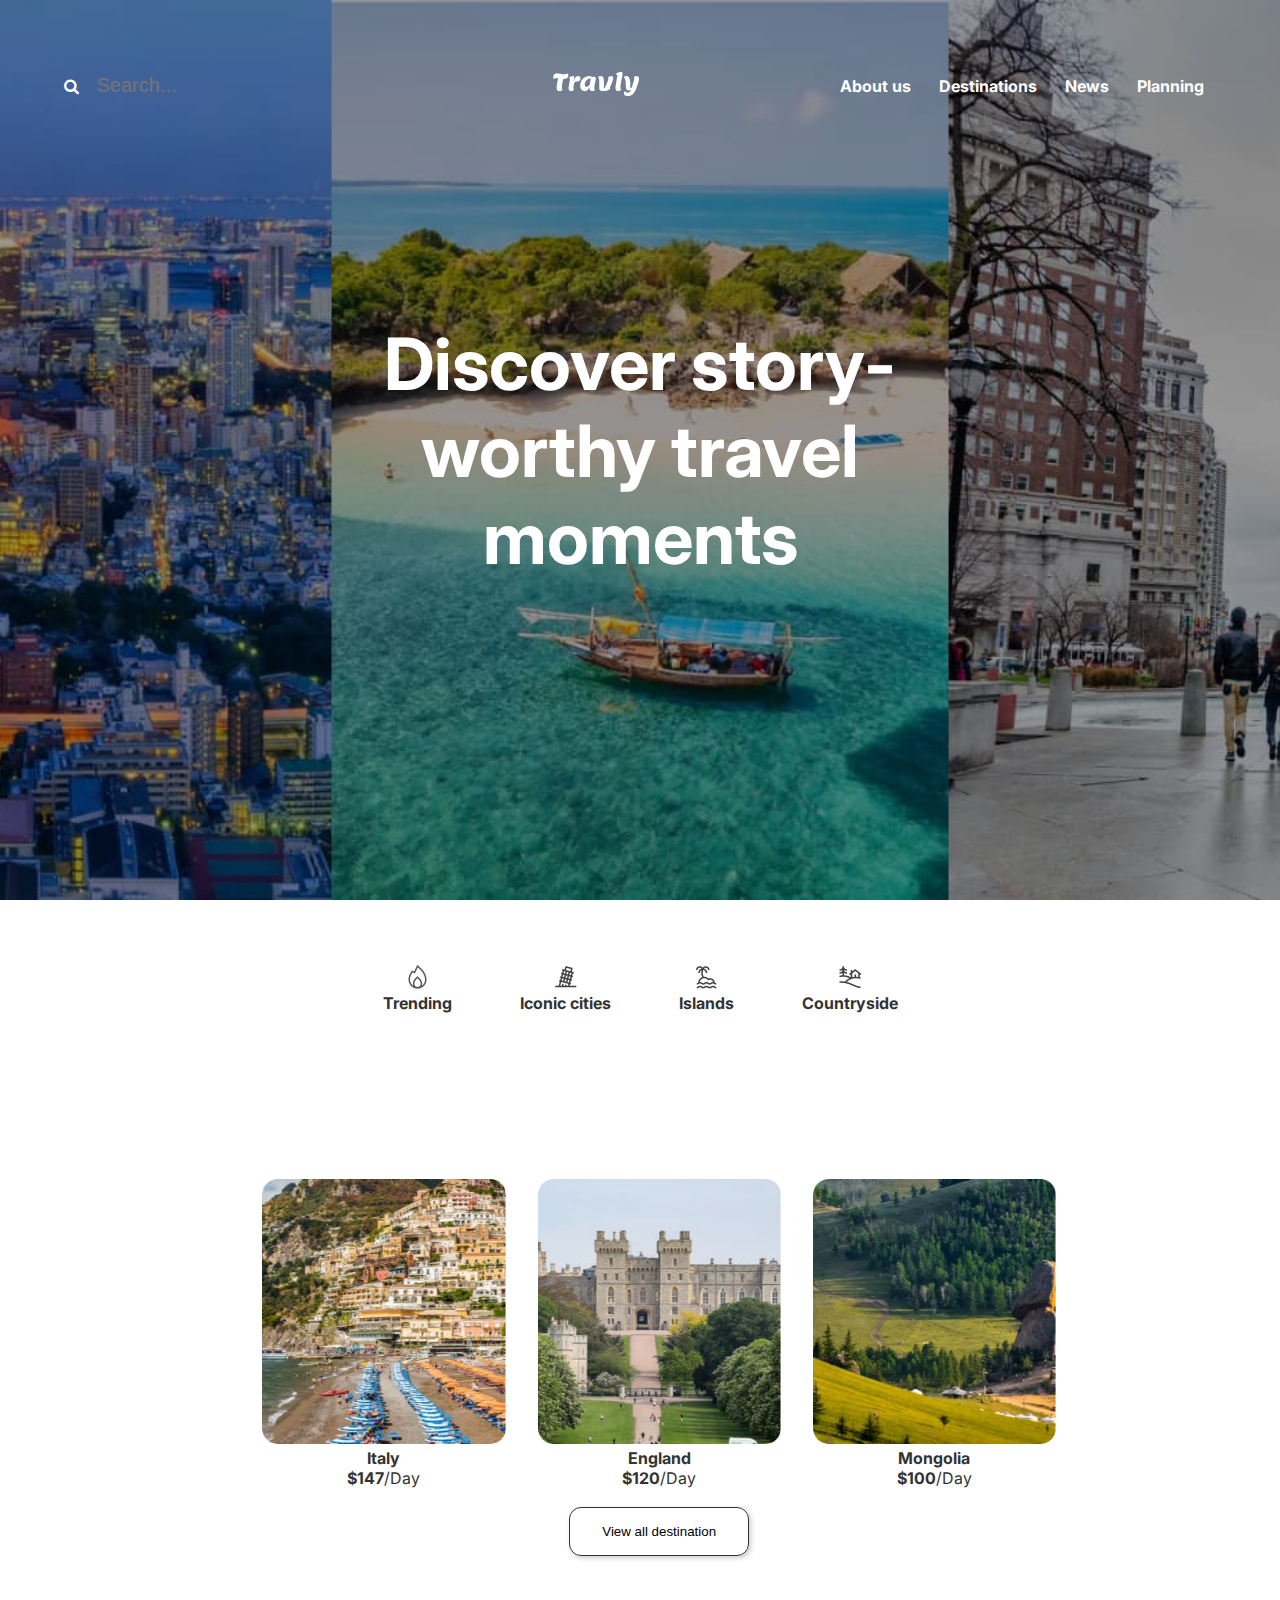
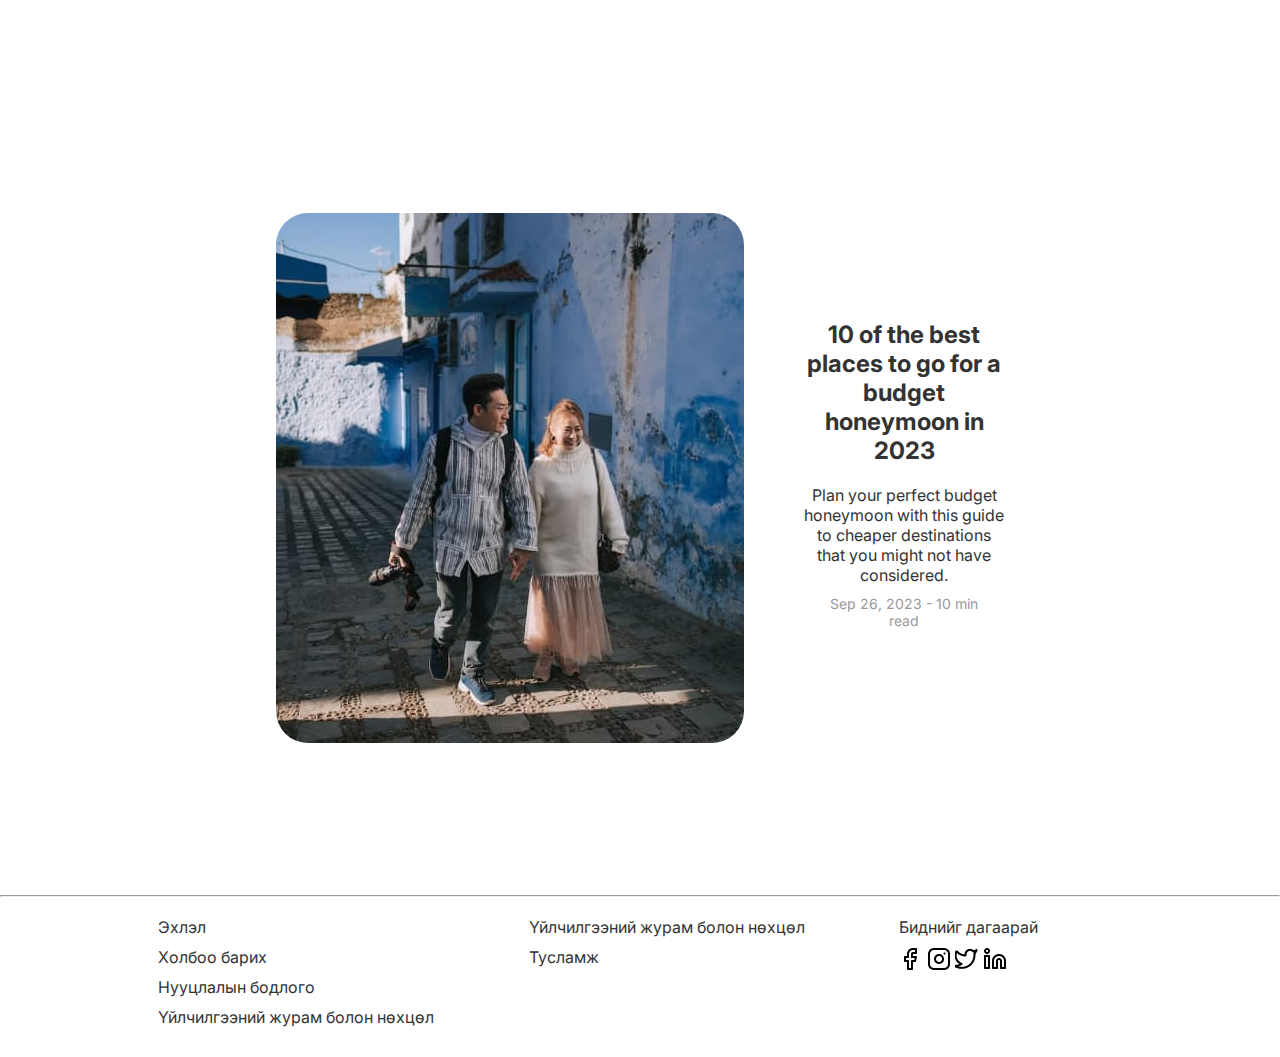
==== commit be6a0b9c: "Add files via upload" ====
--- a/index.html
+++ b/index.html
@@ -57,31 +57,39 @@
         </div>
         <section class="destination-grid">
             <article class="destination italy">
-                <img src="assets/italy.png" alt="Italy">
-                <h4>Italy</h4>
-                <p><span class="cost">$147</span>/Day</p>
+                <a href="city.html">
+                    <img src="assets/italy.png" alt="Italy">
+                    <h4>Italy</h4>
+                    <p><span class="cost">$147</span>/Day</p>
+                </a>
             </article>
             <article class="destination england">
-                <img src="assets/england.png" alt="England">
-                <h4>England</h4>
-                <p><span class="cost">$120</span>/Day</p>
+                <a href="city.html">
+                    <img src="assets/england.png" alt="England">
+                    <h4>England</h4>
+                    <p><span class="cost">$120</span>/Day</p>
+                </a>
             </article>
             <article class="destination mongolia">
-                <img src="assets/mongolia.png" alt="Mongolia">
-                <h4>Mongolia</h4>
-                <p><span class="cost">$100</span>/Day</p>
+                <a href="city.html">
+                    <img src="assets/mongolia.png" alt="Mongolia">
+                    <h4>Mongolia</h4>
+                    <p><span class="cost">$100</span>/Day</p>
+                </a>
             </article> 
             <div class="button-container">
-                <button class="button">View all destinations</button>
+                <button class="button" onclick="window.location.href='destinations.html'">View all destination</button>
             </div>
         </section>  
         <article class="topic">
-            <img src="assets/honeymoon.png" alt="Honeymoon">
+            <a href="news.html">
+                <img src="assets/honeymoon.png" alt="Honeymoon">
+            </a>
             <div class="text-content">
                 <h2>10 of the best places to go for a budget honeymoon in 2023</h2>
                 <p>Plan your perfect budget honeymoon with this guide to cheaper destinations that you might not have considered.</p>
                 <div class ="date">Sep 26, 2023 - 10 min read</div>
-            </div>
+            </div> 
         </article>  
     </main>
     <hr>
